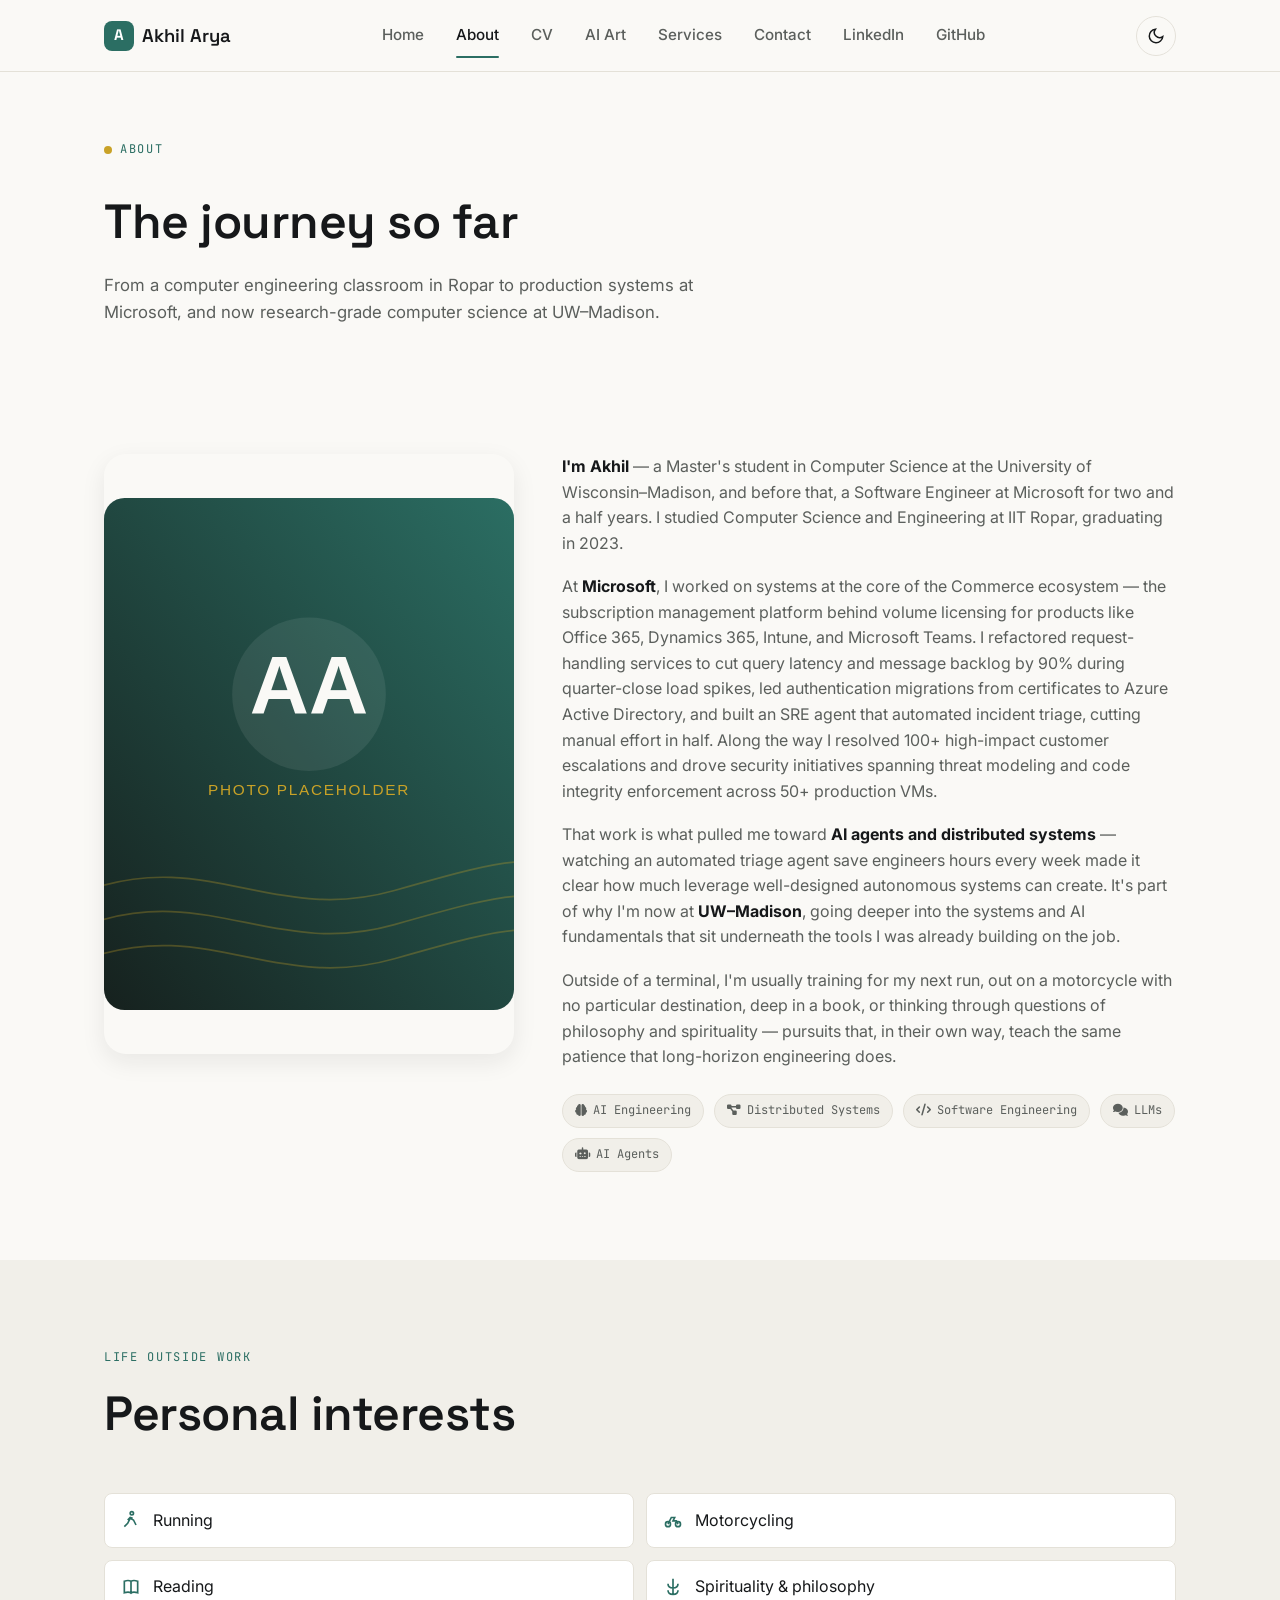
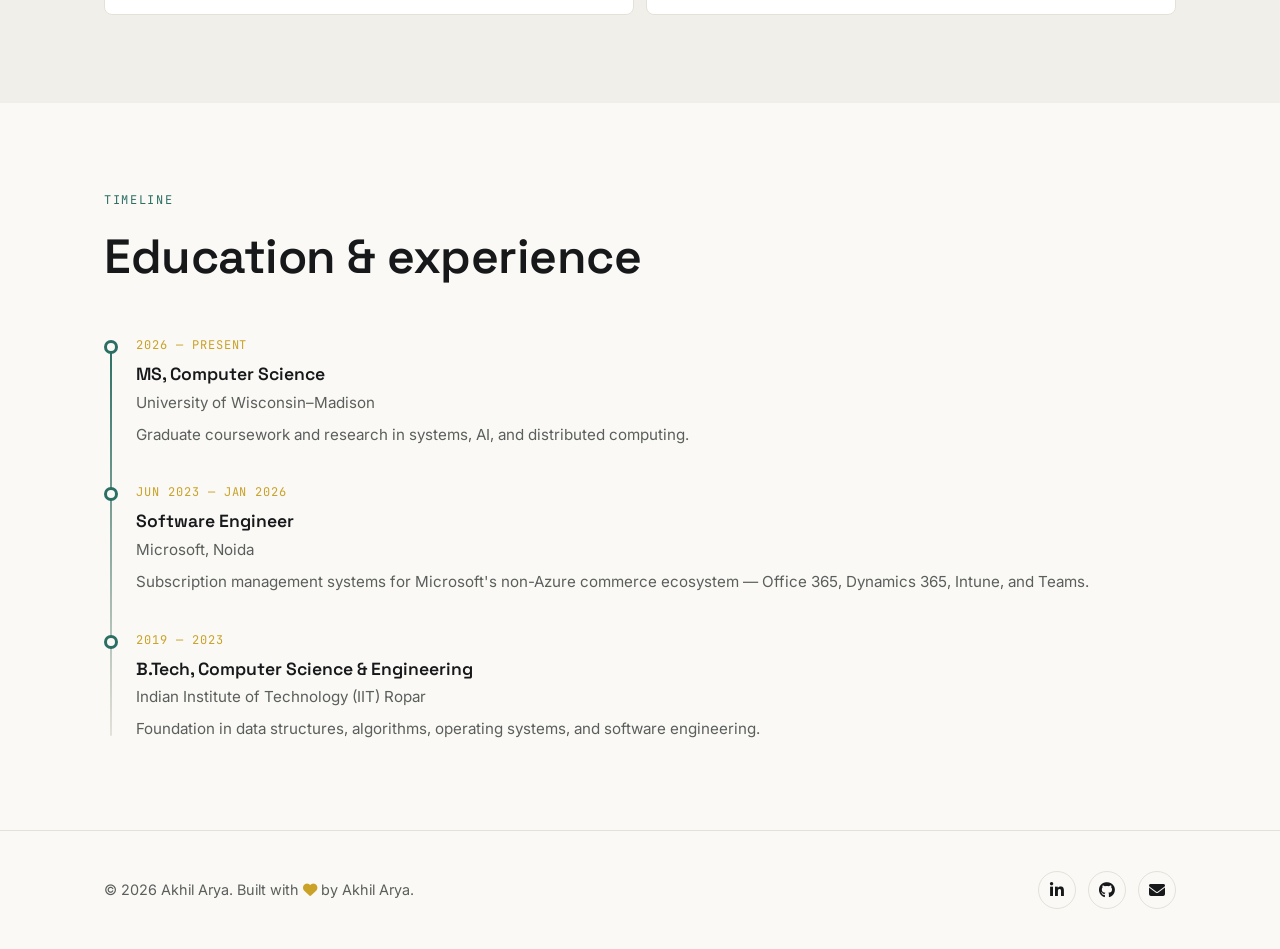
==== about.html @ 0066a9a7 "added files" ====
<!DOCTYPE html>
<html lang="en">
<head>
  <meta charset="UTF-8">
  <meta name="viewport" content="width=device-width, initial-scale=1.0">
  <title>About — Akhil Arya</title>
  <meta name="description" content="About Akhil Arya — journey from IIT Ropar to Microsoft to UW–Madison, technical interests, and life outside code.">
  <link rel="canonical" href="https://akhilarya123.github.io/about.html">
  <meta property="og:type" content="profile">
  <meta property="og:title" content="About — Akhil Arya">
  <meta property="og:description" content="Journey from IIT Ropar to Microsoft to UW–Madison — plus running, motorcycling, and spirituality.">
  <meta property="og:image" content="assets/images/og-image.svg">
  <link rel="icon" type="image/svg+xml" href="assets/images/favicon.svg">
  <link rel="preconnect" href="https://fonts.googleapis.com">
  <link rel="preconnect" href="https://fonts.gstatic.com" crossorigin>
  <link href="https://fonts.googleapis.com/css2?family=Space+Grotesk:wght@500;600;700&family=Inter:wght@400;500;600;700&family=JetBrains+Mono:wght@400;500&display=swap" rel="stylesheet">
  <link rel="stylesheet" href="https://cdnjs.cloudflare.com/ajax/libs/font-awesome/6.5.1/css/all.min.css">
  <link rel="stylesheet" href="css/styles.css">
</head>
<body>
  <a class="skip-link" href="#main">Skip to content</a>
  <div class="scroll-progress" data-scroll-progress></div>

  <header class="site-header">
    <div class="container nav-inner">
      <a href="index.html" class="brand"><span class="brand-mark">A</span> Akhil Arya</a>
      <nav class="nav-links" aria-label="Primary">
        <a href="index.html">Home</a>
        <a href="about.html" aria-current="page">About</a>
        <a href="cv.html">CV</a>
        <a href="ai-art.html">AI Art</a>
        <a href="services.html">Services</a>
        <a href="contact.html">Contact</a>
        <a href="https://linkedin.com/in/akhilarya123" target="_blank" rel="noopener">LinkedIn</a>
        <a href="https://github.com/akhilarya123" target="_blank" rel="noopener">GitHub</a>
      </nav>
      <div class="nav-actions">
        <button class="theme-toggle" data-theme-toggle aria-label="Toggle dark mode">
          <svg class="icon-moon" viewBox="0 0 24 24" fill="none" stroke="currentColor" stroke-width="2"><path d="M21 12.79A9 9 0 1111.21 3 7 7 0 0021 12.79z"/></svg>
          <svg class="icon-sun" viewBox="0 0 24 24" fill="none" stroke="currentColor" stroke-width="2"><circle cx="12" cy="12" r="4"/><path d="M12 2v2M12 20v2M4.93 4.93l1.41 1.41M17.66 17.66l1.41 1.41M2 12h2M20 12h2M6.34 17.66l-1.41 1.41M19.07 4.93l-1.41 1.41"/></svg>
        </button>
        <button class="nav-toggle" data-nav-toggle aria-expanded="false" aria-controls="mobile-menu" aria-label="Toggle navigation menu">
          <svg class="icon-menu" viewBox="0 0 24 24" fill="none" stroke="currentColor" stroke-width="2"><path d="M3 6h18M3 12h18M3 18h18"/></svg>
          <svg class="icon-close" viewBox="0 0 24 24" fill="none" stroke="currentColor" stroke-width="2"><path d="M6 6l12 12M18 6L6 18"/></svg>
        </button>
      </div>
    </div>
  </header>

  <nav class="mobile-menu" id="mobile-menu" data-mobile-menu aria-label="Mobile">
    <ul>
      <li><a href="index.html">Home</a></li>
      <li><a href="about.html">About</a></li>
      <li><a href="cv.html">CV</a></li>
      <li><a href="ai-art.html">AI Art</a></li>
      <li><a href="services.html">Services</a></li>
      <li><a href="contact.html">Contact</a></li>
      <li><a href="https://linkedin.com/in/akhilarya123" target="_blank" rel="noopener">LinkedIn ↗</a></li>
      <li><a href="https://github.com/akhilarya123" target="_blank" rel="noopener">GitHub ↗</a></li>
    </ul>
  </nav>

  <main id="main">
    <section class="page-hero container">
      <span class="eyebrow">About</span>
      <h1 class="section-title">The journey so far</h1>
      <p class="section-sub" style="max-width:60ch;">From a computer engineering classroom in Ropar to production systems at Microsoft, and now research-grade computer science at UW–Madison.</p>
    </section>

    <section class="section container">
      <div class="about-grid">
        <div class="about-photo reveal">
          <img src="assets/images/photo-about.svg" alt="Akhil Arya, professional portrait" width="480" height="600" loading="lazy">
        </div>
        <div class="about-copy reveal">
          <p><strong>I'm Akhil</strong> — a Master's student in Computer Science at the University of Wisconsin–Madison, and before that, a Software Engineer at Microsoft for two and a half years. I studied Computer Science and Engineering at IIT Ropar, graduating in 2023.</p>
          <p>At <strong>Microsoft</strong>, I worked on systems at the core of the Commerce ecosystem — the subscription management platform behind volume licensing for products like Office 365, Dynamics 365, Intune, and Microsoft Teams. I refactored request-handling services to cut query latency and message backlog by 90% during quarter-close load spikes, led authentication migrations from certificates to Azure Active Directory, and built an SRE agent that automated incident triage, cutting manual effort in half. Along the way I resolved 100+ high-impact customer escalations and drove security initiatives spanning threat modeling and code integrity enforcement across 50+ production VMs.</p>
          <p>That work is what pulled me toward <strong>AI agents and distributed systems</strong> — watching an automated triage agent save engineers hours every week made it clear how much leverage well-designed autonomous systems can create. It's part of why I'm now at <strong>UW–Madison</strong>, going deeper into the systems and AI fundamentals that sit underneath the tools I was already building on the job.</p>
          <p>Outside of a terminal, I'm usually training for my next run, out on a motorcycle with no particular destination, deep in a book, or thinking through questions of philosophy and spirituality — pursuits that, in their own way, teach the same patience that long-horizon engineering does.</p>

          <div class="tag-row" aria-label="Technical interests">
            <span class="tag"><i class="fa-solid fa-brain" style="margin-right:0.4rem;"></i>AI Engineering</span>
            <span class="tag"><i class="fa-solid fa-diagram-project" style="margin-right:0.4rem;"></i>Distributed Systems</span>
            <span class="tag"><i class="fa-solid fa-code" style="margin-right:0.4rem;"></i>Software Engineering</span>
            <span class="tag"><i class="fa-solid fa-comments" style="margin-right:0.4rem;"></i>LLMs</span>
            <span class="tag"><i class="fa-solid fa-robot" style="margin-right:0.4rem;"></i>AI Agents</span>
          </div>
        </div>
      </div>
    </section>

    <section class="section section-alt">
      <div class="container">
        <div class="section-head reveal">
          <span class="section-label">Life outside work</span>
          <h2 class="section-title">Personal interests</h2>
        </div>
        <div class="interest-list reveal">
          <div class="interest-item">
            <svg viewBox="0 0 24 24" fill="none" stroke="currentColor" stroke-width="2"><circle cx="13" cy="4" r="2"/><path d="M4 20l4-4 3-6 4 2 3 6M8 12l3-3 3 1"/></svg>
            Running
          </div>
          <div class="interest-item">
            <svg viewBox="0 0 24 24" fill="none" stroke="currentColor" stroke-width="2"><circle cx="6" cy="17" r="3"/><circle cx="18" cy="17" r="3"/><path d="M6 17l4-8h4l-2 4h4l2 4M10 9h3"/></svg>
            Motorcycling
          </div>
          <div class="interest-item">
            <svg viewBox="0 0 24 24" fill="none" stroke="currentColor" stroke-width="2"><path d="M4 5c3-1 6-1 8 0v14c-2-1-5-1-8 0V5zM20 5c-3-1-6-1-8 0v14c2-1 5-1 8 0V5z"/></svg>
            Reading
          </div>
          <div class="interest-item">
            <svg viewBox="0 0 24 24" fill="none" stroke="currentColor" stroke-width="2"><path d="M12 2v20M6 8c0 3 2.5 5 6 5s6-2 6-5M6 16c0 3 2.5 5 6 5s6-2 6-5"/></svg>
            Spirituality &amp; philosophy
          </div>
        </div>
      </div>
    </section>

    <section class="section container">
      <div class="section-head reveal">
        <span class="section-label">Timeline</span>
        <h2 class="section-title">Education &amp; experience</h2>
      </div>
      <div class="timeline reveal">
        <div class="timeline-item">
          <span class="timeline-date">2026 — Present</span>
          <h3 class="timeline-title">MS, Computer Science</h3>
          <div class="timeline-org">University of Wisconsin–Madison</div>
          <p class="timeline-desc">Graduate coursework and research in systems, AI, and distributed computing.</p>
        </div>
        <div class="timeline-item">
          <span class="timeline-date">Jun 2023 — Jan 2026</span>
          <h3 class="timeline-title">Software Engineer</h3>
          <div class="timeline-org">Microsoft, Noida</div>
          <p class="timeline-desc">Subscription management systems for Microsoft's non-Azure commerce ecosystem — Office 365, Dynamics 365, Intune, and Teams.</p>
        </div>
        <div class="timeline-item">
          <span class="timeline-date">2019 — 2023</span>
          <h3 class="timeline-title">B.Tech, Computer Science &amp; Engineering</h3>
          <div class="timeline-org">Indian Institute of Technology (IIT) Ropar</div>
          <p class="timeline-desc">Foundation in data structures, algorithms, operating systems, and software engineering.</p>
        </div>
      </div>
    </section>
  </main>

  <footer class="site-footer">
    <div class="container footer-inner">
      <div class="footer-meta">
        &copy; <span data-year></span> Akhil Arya. Built with <i class="fa-solid fa-heart" style="color:var(--color-accent-2);"></i> by Akhil Arya.
      </div>
      <div class="footer-social">
        <a class="social-icon" href="https://linkedin.com/in/akhilarya123" target="_blank" rel="noopener" aria-label="LinkedIn"><i class="fa-brands fa-linkedin-in"></i></a>
        <a class="social-icon" href="https://github.com/akhilarya123" target="_blank" rel="noopener" aria-label="GitHub"><i class="fa-brands fa-github"></i></a>
        <a class="social-icon" href="mailto:akhil.cse.ropar@gmail.com" aria-label="Email"><i class="fa-solid fa-envelope"></i></a>
      </div>
    </div>
  </footer>

  <button class="back-to-top" data-back-to-top aria-label="Back to top">
    <svg viewBox="0 0 24 24" fill="none" stroke="currentColor" stroke-width="2"><path d="M12 19V5M5 12l7-7 7 7"/></svg>
  </button>

  <script src="js/script.js"></script>
</body>
</html>
---- css/styles.css ----
/* ==========================================================================
   Akhil Arya — Portfolio Stylesheet
   Design language: "Trailhead" — a topographic contour line motif runs
   through the site as a visual thread (hero, section dividers, timeline,
   scroll progress) referencing running/biking routes + the idea of
   plotting a long-horizon path, which mirrors the engineering/AI-agent
   work in the CV. Kept quiet and precise everywhere else.
   ========================================================================== */

/* ---------- Design tokens ---------- */
:root {
  /* Color: light mode ("paper") */
  --color-bg: #FAF9F6;
  --color-surface: #FFFFFF;
  --color-surface-2: #F1EFE9;
  --color-border: #E4E1D8;
  --color-text: #16181A;
  --color-text-muted: #5B5F5C;
  --color-accent: #2B6E63;      /* pine — primary */
  --color-accent-strong: #1F3A34;
  --color-accent-2: #C9A227;    /* brass — secondary, sparing */
  --color-focus: #2B6E63;

  /* Typography */
  --font-display: 'Space Grotesk', 'Segoe UI', sans-serif;
  --font-body: 'Inter', 'Segoe UI', sans-serif;
  --font-mono: 'JetBrains Mono', 'Courier New', monospace;

  --fs-hero: clamp(2.6rem, 6vw, 4.6rem);
  --fs-h1: clamp(2rem, 4vw, 3rem);
  --fs-h2: clamp(1.5rem, 3vw, 2.1rem);
  --fs-h3: 1.25rem;
  --fs-body: 1rem;
  --fs-small: 0.875rem;
  --fs-micro: 0.75rem;

  /* Layout */
  --maxw: 1120px;
  --gap: 1.5rem;
  --radius-sm: 8px;
  --radius-md: 14px;
  --radius-lg: 22px;
  --nav-height: 72px;

  /* Motion */
  --ease: cubic-bezier(0.22, 1, 0.36, 1);
  --dur-fast: 180ms;
  --dur-med: 420ms;

  --shadow-sm: 0 1px 2px rgba(22, 24, 26, 0.06), 0 1px 1px rgba(22,24,26,0.04);
  --shadow-md: 0 8px 24px rgba(22, 24, 26, 0.08);
}

[data-theme="dark"] {
  --color-bg: #10130F;
  --color-surface: #171C17;
  --color-surface-2: #1E241E;
  --color-border: #2B322A;
  --color-text: #ECEBE4;
  --color-text-muted: #A2A79C;
  --color-accent: #6FBFA9;
  --color-accent-strong: #9AD9C6;
  --color-accent-2: #E6C15C;
  --color-focus: #6FBFA9;
  --shadow-sm: 0 1px 2px rgba(0,0,0,0.4);
  --shadow-md: 0 12px 30px rgba(0,0,0,0.45);
}

/* ---------- Reset ---------- */
*, *::before, *::after { box-sizing: border-box; }
html { scroll-behavior: smooth; }
@media (prefers-reduced-motion: reduce) {
  html { scroll-behavior: auto; }
  *, *::before, *::after {
    animation-duration: 0.001ms !important;
    animation-iteration-count: 1 !important;
    transition-duration: 0.001ms !important;
    scroll-behavior: auto !important;
  }
}

body, h1, h2, h3, h4, p, figure, blockquote, dl, dd { margin: 0; }
ul, ol { margin: 0; padding: 0; list-style: none; }
img { max-width: 100%; display: block; }
a { color: inherit; text-decoration: none; }
button { font: inherit; color: inherit; background: none; border: none; cursor: pointer; }
input, textarea { font: inherit; }

body {
  background: var(--color-bg);
  color: var(--color-text);
  font-family: var(--font-body);
  font-size: var(--fs-body);
  line-height: 1.6;
  -webkit-font-smoothing: antialiased;
  transition: background var(--dur-med) var(--ease), color var(--dur-med) var(--ease);
}

:focus-visible {
  outline: 2px solid var(--color-focus);
  outline-offset: 3px;
  border-radius: 4px;
}

.container {
  max-width: var(--maxw);
  margin-inline: auto;
  padding-inline: 1.5rem;
}

.visually-hidden {
  position: absolute; width: 1px; height: 1px; padding: 0; margin: -1px;
  overflow: hidden; clip: rect(0,0,0,0); white-space: nowrap; border: 0;
}

.skip-link {
  position: absolute; left: 1rem; top: -60px;
  background: var(--color-accent); color: #fff;
  padding: 0.6rem 1rem; border-radius: var(--radius-sm);
  z-index: 200; transition: top var(--dur-fast) var(--ease);
}
.skip-link:focus { top: 1rem; }

/* ---------- Scroll progress (trail line) ---------- */
.scroll-progress {
  position: fixed; top: 0; left: 0; height: 3px; width: 0%;
  background: linear-gradient(90deg, var(--color-accent), var(--color-accent-2));
  z-index: 300; transition: width 80ms linear;
}

/* ---------- Navigation ---------- */
.site-header {
  position: sticky; top: 0; z-index: 150;
  height: var(--nav-height);
  display: flex; align-items: center;
  background: color-mix(in srgb, var(--color-bg) 88%, transparent);
  backdrop-filter: saturate(160%) blur(10px);
  border-bottom: 1px solid var(--color-border);
}
.nav-inner {
  width: 100%;
  display: flex; align-items: center; justify-content: space-between;
}
.brand {
  font-family: var(--font-display);
  font-weight: 600;
  font-size: 1.15rem;
  display: flex; align-items: center; gap: 0.5rem;
}
.brand-mark {
  width: 30px; height: 30px; border-radius: 8px;
  background: var(--color-accent);
  color: #fff; display: flex; align-items: center; justify-content: center;
  font-family: var(--font-display); font-weight: 700; font-size: 0.95rem;
}
.nav-links {
  display: none;
  align-items: center; gap: 2rem;
}
.nav-links a {
  font-size: 0.95rem; font-weight: 500; color: var(--color-text-muted);
  position: relative; padding: 0.25rem 0;
  transition: color var(--dur-fast) var(--ease);
}
.nav-links a:hover, .nav-links a:focus-visible, .nav-links a[aria-current="page"] {
  color: var(--color-text);
}
.nav-links a[aria-current="page"]::after {
  content: ""; position: absolute; left: 0; right: 0; bottom: -6px;
  height: 2px; background: var(--color-accent); border-radius: 2px;
}
.nav-actions { display: flex; align-items: center; gap: 0.75rem; }

.theme-toggle {
  width: 40px; height: 40px; border-radius: 50%;
  display: flex; align-items: center; justify-content: center;
  border: 1px solid var(--color-border);
  transition: background var(--dur-fast) var(--ease), transform var(--dur-fast) var(--ease);
}
.theme-toggle:hover { background: var(--color-surface-2); transform: translateY(-1px); }
.theme-toggle svg { width: 18px; height: 18px; }
.theme-toggle .icon-sun { display: none; }
[data-theme="dark"] .theme-toggle .icon-moon { display: none; }
[data-theme="dark"] .theme-toggle .icon-sun { display: block; }

.nav-toggle {
  display: flex; width: 40px; height: 40px; border-radius: 8px;
  align-items: center; justify-content: center; border: 1px solid var(--color-border);
}
.nav-toggle span, .nav-toggle::before, .nav-toggle::after { display: none; }
.nav-toggle svg { width: 20px; height: 20px; }
.nav-toggle .icon-close { display: none; }
.nav-toggle[aria-expanded="true"] .icon-menu { display: none; }
.nav-toggle[aria-expanded="true"] .icon-close { display: block; }

.mobile-menu {
  position: fixed; inset: var(--nav-height) 0 0 0;
  background: var(--color-bg);
  transform: translateY(-8px);
  opacity: 0; visibility: hidden;
  transition: opacity var(--dur-med) var(--ease), transform var(--dur-med) var(--ease), visibility var(--dur-med);
  z-index: 140; padding: 2rem 1.5rem; overflow-y: auto;
}
.mobile-menu.open { opacity: 1; visibility: visible; transform: translateY(0); }
.mobile-menu ul { display: flex; flex-direction: column; gap: 0.25rem; }
.mobile-menu a {
  display: block; padding: 1rem 0.25rem; font-family: var(--font-display);
  font-size: 1.4rem; font-weight: 500; border-bottom: 1px solid var(--color-border);
}

@media (min-width: 900px) {
  .nav-links { display: flex; }
  .nav-toggle { display: none; }
  .mobile-menu { display: none; }
}

/* ---------- Buttons ---------- */
.btn {
  display: inline-flex; align-items: center; gap: 0.5rem;
  padding: 0.8rem 1.5rem; border-radius: 999px;
  font-weight: 600; font-size: 0.95rem;
  transition: transform var(--dur-fast) var(--ease), box-shadow var(--dur-fast) var(--ease), background var(--dur-fast) var(--ease);
  border: 1px solid transparent;
  white-space: nowrap;
}
.btn:hover { transform: translateY(-2px); }
.btn:active { transform: translateY(0); }
.btn-primary { background: var(--color-accent); color: #fff; box-shadow: var(--shadow-sm); }
.btn-primary:hover { box-shadow: var(--shadow-md); }
.btn-secondary { background: transparent; border-color: var(--color-border); color: var(--color-text); }
.btn-secondary:hover { background: var(--color-surface-2); }
.btn-ghost { background: transparent; color: var(--color-accent); padding-inline: 0.25rem; }
.btn svg { width: 16px; height: 16px; }

/* ---------- Hero ---------- */
.hero {
  padding-block: clamp(3rem, 8vw, 6rem) clamp(2.5rem, 6vw, 4rem);
  position: relative; overflow: hidden;
}
.hero-inner {
  display: grid; gap: 2.5rem; align-items: center;
  grid-template-columns: 1fr;
}
@media (min-width: 860px) {
  .hero-inner { grid-template-columns: 1.15fr 0.85fr; gap: 3rem; }
}
.eyebrow {
  font-family: var(--font-mono); font-size: var(--fs-micro);
  letter-spacing: 0.14em; text-transform: uppercase;
  color: var(--color-accent); display: inline-flex; align-items: center; gap: 0.5rem;
  margin-bottom: 1rem;
}
.eyebrow::before { content: ""; width: 8px; height: 8px; border-radius: 50%; background: var(--color-accent-2); }

.hero-name {
  font-family: var(--font-display); font-size: var(--fs-hero);
  font-weight: 600; line-height: 1.04; letter-spacing: -0.02em;
  margin-bottom: 0.9rem;
}
.hero-role {
  font-size: clamp(1.05rem, 2vw, 1.25rem); color: var(--color-text-muted);
  margin-bottom: 1.25rem; font-weight: 500;
}
.hero-typed {
  color: var(--color-accent); font-weight: 700;
  border-right: 2px solid var(--color-accent); padding-right: 3px;
}
.hero-intro {
  max-width: 46ch; color: var(--color-text-muted); font-size: 1.05rem; margin-bottom: 2rem;
}
.hero-actions { display: flex; flex-wrap: wrap; gap: 0.85rem; }

.hero-visual { position: relative; }
.hero-photo-frame {
  position: relative; border-radius: var(--radius-lg); overflow: hidden;
  box-shadow: var(--shadow-md); aspect-ratio: 1/1;
}
.hero-photo-frame img { width: 100%; height: 100%; object-fit: cover; }
.hero-stat-card {
  position: absolute; bottom: -18px; left: -18px;
  background: var(--color-surface); border: 1px solid var(--color-border);
  border-radius: var(--radius-md); padding: 0.9rem 1.15rem; box-shadow: var(--shadow-md);
  font-family: var(--font-mono); font-size: var(--fs-small);
  display: none;
}
@media (min-width: 560px) { .hero-stat-card { display: block; } }

.trail-divider {
  width: 100%; height: 48px; display: block; color: var(--color-border);
  margin-block: 0.5rem;
}
.trail-divider path { stroke: currentColor; }

/* ---------- Fade-in on scroll ---------- */
.reveal { opacity: 0; transform: translateY(18px); transition: opacity 700ms var(--ease), transform 700ms var(--ease); }
.reveal.is-visible { opacity: 1; transform: translateY(0); }
.reveal-stagger > * { transition-delay: calc(var(--i, 0) * 70ms); }

/* ---------- Section basics ---------- */
.section { padding-block: clamp(3rem, 7vw, 5.5rem); }
.section-alt { background: var(--color-surface-2); }
.section-head { margin-bottom: 2.5rem; max-width: 60ch; }
.section-label {
  font-family: var(--font-mono); font-size: var(--fs-micro); letter-spacing: 0.14em;
  text-transform: uppercase; color: var(--color-accent); margin-bottom: 0.6rem; display: block;
}
.section-title {
  font-family: var(--font-display); font-size: var(--fs-h1); font-weight: 600; letter-spacing: -0.01em;
}
.section-sub { color: var(--color-text-muted); margin-top: 0.75rem; font-size: 1.05rem; }

/* ---------- Cards ---------- */
.card {
  background: var(--color-surface); border: 1px solid var(--color-border);
  border-radius: var(--radius-md); padding: 1.75rem;
  transition: transform var(--dur-fast) var(--ease), box-shadow var(--dur-fast) var(--ease), border-color var(--dur-fast) var(--ease);
}
.card:hover { transform: translateY(-4px); box-shadow: var(--shadow-md); border-color: color-mix(in srgb, var(--color-accent) 40%, var(--color-border)); }

.grid { display: grid; gap: var(--gap); }
.grid-2 { grid-template-columns: 1fr; }
.grid-3 { grid-template-columns: 1fr; }
@media (min-width: 700px) { .grid-2 { grid-template-columns: 1fr 1fr; } }
@media (min-width: 700px) { .grid-3 { grid-template-columns: repeat(2, 1fr); } }
@media (min-width: 1000px) { .grid-3 { grid-template-columns: repeat(3, 1fr); } }

/* ---------- About / interests / timeline ---------- */
.about-grid {
  display: grid; gap: 3rem; grid-template-columns: 1fr;
  align-items: start;
}
@media (min-width: 900px) { .about-grid { grid-template-columns: 0.8fr 1.2fr; } }
.about-photo {
  border-radius: var(--radius-lg); overflow: hidden; box-shadow: var(--shadow-md);
  position: sticky; top: calc(var(--nav-height) + 1.5rem);
}
.about-copy p { margin-bottom: 1.1rem; color: var(--color-text-muted); }
.about-copy p strong { color: var(--color-text); }

.tag-row { display: flex; flex-wrap: wrap; gap: 0.6rem; margin-top: 1.5rem; }
.tag {
  font-family: var(--font-mono); font-size: var(--fs-micro);
  padding: 0.4rem 0.75rem; border-radius: 999px;
  background: var(--color-surface-2); border: 1px solid var(--color-border);
  color: var(--color-text-muted);
}

.interest-list { display: grid; gap: 0.75rem; grid-template-columns: 1fr; margin-top: 1rem; }
@media (min-width: 560px) { .interest-list { grid-template-columns: 1fr 1fr; } }
.interest-item {
  display: flex; align-items: center; gap: 0.75rem;
  padding: 0.85rem 1rem; border-radius: var(--radius-sm);
  background: var(--color-surface); border: 1px solid var(--color-border);
}
.interest-item svg { width: 20px; height: 20px; color: var(--color-accent); flex-shrink: 0; }

.timeline {
  position: relative; margin-top: 1rem;
  padding-left: 2rem;
}
.timeline::before {
  content: ""; position: absolute; left: 6px; top: 6px; bottom: 6px; width: 2px;
  background: linear-gradient(var(--color-accent), var(--color-border));
  border-radius: 2px;
}
.timeline-item { position: relative; padding-bottom: 2.25rem; }
.timeline-item:last-child { padding-bottom: 0; }
.timeline-item::before {
  content: ""; position: absolute; left: -2rem; top: 4px;
  width: 14px; height: 14px; border-radius: 50%;
  background: var(--color-bg); border: 3px solid var(--color-accent);
}
.timeline-date {
  font-family: var(--font-mono); font-size: var(--fs-micro); color: var(--color-accent-2);
  text-transform: uppercase; letter-spacing: 0.08em; display: block; margin-bottom: 0.3rem;
}
.timeline-title { font-family: var(--font-display); font-weight: 600; font-size: 1.1rem; }
.timeline-org { color: var(--color-text-muted); font-size: 0.95rem; margin-top: 0.15rem; }
.timeline-desc { color: var(--color-text-muted); margin-top: 0.5rem; font-size: 0.95rem; }

/* ---------- Services ---------- */
.service-card { display: flex; flex-direction: column; gap: 1rem; }
.service-icon {
  width: 44px; height: 44px; border-radius: var(--radius-sm);
  background: color-mix(in srgb, var(--color-accent) 12%, transparent);
  color: var(--color-accent); display: flex; align-items: center; justify-content: center;
}
.service-icon svg { width: 22px; height: 22px; }
.service-card h3 { font-family: var(--font-display); font-size: var(--fs-h3); font-weight: 600; }
.service-card p { color: var(--color-text-muted); font-size: 0.95rem; flex-grow: 1; }

/* ---------- CV page ---------- */
.cv-toolbar {
  display: flex; flex-wrap: wrap; gap: 1rem; align-items: center; justify-content: space-between;
  padding: 1.25rem 1.5rem; border-radius: var(--radius-md);
  background: var(--color-surface); border: 1px solid var(--color-border);
  margin-bottom: 2.5rem;
}
.cv-section { margin-bottom: 2.5rem; }
.cv-section h2 {
  font-family: var(--font-display); font-size: 1.35rem; font-weight: 600;
  margin-bottom: 1.25rem; padding-bottom: 0.6rem; border-bottom: 1px solid var(--color-border);
}
.cv-entry { margin-bottom: 1.5rem; }
.cv-entry:last-child { margin-bottom: 0; }
.cv-entry-head { display: flex; flex-wrap: wrap; justify-content: space-between; gap: 0.5rem; }
.cv-entry-title { font-weight: 600; font-family: var(--font-display); }
.cv-entry-date { font-family: var(--font-mono); font-size: var(--fs-small); color: var(--color-text-muted); }
.cv-entry-org { color: var(--color-accent); font-size: 0.95rem; margin-top: 0.15rem; }
.cv-entry ul { margin-top: 0.6rem; }
.cv-entry li { position: relative; padding-left: 1.1rem; color: var(--color-text-muted); font-size: 0.95rem; margin-bottom: 0.45rem; }
.cv-entry li::before { content: "—"; position: absolute; left: 0; color: var(--color-accent-2); }
.skills-cols { display: grid; gap: 1.5rem; grid-template-columns: 1fr; }
@media (min-width: 700px) { .skills-cols { grid-template-columns: repeat(3, 1fr); } }
.skills-cols h4 { font-family: var(--font-mono); font-size: var(--fs-small); text-transform: uppercase; letter-spacing: 0.06em; color: var(--color-text-muted); margin-bottom: 0.6rem; }

/* ---------- AI Art Gallery ---------- */
.gallery-grid { display: grid; gap: 1.75rem; grid-template-columns: 1fr; }
@media (min-width: 640px) { .gallery-grid { grid-template-columns: 1fr 1fr; } }
@media (min-width: 1000px) { .gallery-grid { grid-template-columns: repeat(3, 1fr); } }
.art-card { border-radius: var(--radius-md); overflow: hidden; background: var(--color-surface); border: 1px solid var(--color-border); }
.art-image-wrap { aspect-ratio: 4/3; overflow: hidden; }
.art-image-wrap img { width: 100%; height: 100%; object-fit: cover; transition: transform 500ms var(--ease); }
.art-card:hover .art-image-wrap img { transform: scale(1.05); }
.art-meta { padding: 1.1rem 1.25rem 1.4rem; }
.art-title { font-family: var(--font-display); font-weight: 600; margin-bottom: 0.4rem; }
.art-prompt { font-family: var(--font-mono); font-size: var(--fs-small); color: var(--color-text-muted); }
.art-date { font-size: var(--fs-micro); color: var(--color-text-muted); margin-top: 0.5rem; display: block; }

/* ---------- Glassmorphism accent panel ---------- */
.glass-panel {
  background: color-mix(in srgb, var(--color-surface) 55%, transparent);
  backdrop-filter: blur(14px) saturate(160%);
  border: 1px solid color-mix(in srgb, var(--color-border) 70%, transparent);
  border-radius: var(--radius-lg);
}

/* ---------- CTA band ---------- */
.cta-band {
  border-radius: var(--radius-lg); padding: clamp(2rem, 5vw, 3.5rem);
  background: linear-gradient(135deg, var(--color-accent-strong), var(--color-accent));
  color: #F6F5F0; text-align: center;
}
.cta-band .section-title { color: #fff; }
.cta-band p { color: color-mix(in srgb, #F6F5F0 85%, transparent); margin-top: 0.75rem; }
.cta-band .btn-primary { background: #F6F5F0; color: var(--color-accent-strong); }
.cta-actions { display: flex; justify-content: center; gap: 1rem; flex-wrap: wrap; margin-top: 1.75rem; }

/* ---------- Contact ---------- */
.contact-grid { display: grid; gap: 1.5rem; grid-template-columns: 1fr; }
@media (min-width: 700px) { .contact-grid { grid-template-columns: repeat(3, 1fr); } }
.contact-card { text-align: center; display: flex; flex-direction: column; align-items: center; gap: 0.9rem; }
.contact-card .service-icon { width: 52px; height: 52px; }
.map-placeholder {
  margin-top: 3rem; border-radius: var(--radius-lg); overflow: hidden;
  border: 1px solid var(--color-border); aspect-ratio: 16/6;
  display: flex; align-items: center; justify-content: center;
  background:
    repeating-linear-gradient(0deg, var(--color-surface-2) 0 1px, transparent 1px 24px),
    repeating-linear-gradient(90deg, var(--color-surface-2) 0 1px, transparent 1px 24px),
    var(--color-surface);
  color: var(--color-text-muted); font-family: var(--font-mono); font-size: var(--fs-small);
}

/* ---------- Footer ---------- */
.site-footer { border-top: 1px solid var(--color-border); padding-block: 2.5rem; }
.footer-inner {
  display: flex; flex-wrap: wrap; align-items: center; justify-content: space-between; gap: 1.5rem;
}
.footer-social { display: flex; gap: 0.75rem; }
.social-icon {
  width: 38px; height: 38px; border-radius: 50%; border: 1px solid var(--color-border);
  display: flex; align-items: center; justify-content: center;
  transition: background var(--dur-fast) var(--ease), transform var(--dur-fast) var(--ease);
}
.social-icon:hover { background: var(--color-surface-2); transform: translateY(-2px); }
.social-icon svg { width: 17px; height: 17px; }
.footer-meta { color: var(--color-text-muted); font-size: 0.9rem; }
.back-to-top {
  position: fixed; right: 1.5rem; bottom: 1.5rem;
  width: 46px; height: 46px; border-radius: 50%;
  background: var(--color-accent); color: #fff;
  display: flex; align-items: center; justify-content: center;
  box-shadow: var(--shadow-md);
  opacity: 0; visibility: hidden; transform: translateY(10px);
  transition: all var(--dur-fast) var(--ease);
  z-index: 120;
}
.back-to-top.visible { opacity: 1; visibility: visible; transform: translateY(0); }
.back-to-top svg { width: 20px; height: 20px; }

/* ---------- Utility ---------- */
.text-center { text-align: center; }
.mt-lg { margin-top: 3rem; }
.lazy-img { background: var(--color-surface-2); }

/* ---------- Page hero (non-home pages) ---------- */
.page-hero { padding-block: clamp(2.5rem, 6vw, 4rem) clamp(1.5rem, 4vw, 2.5rem); }
.page-hero .section-title { margin-top: 0.5rem; }
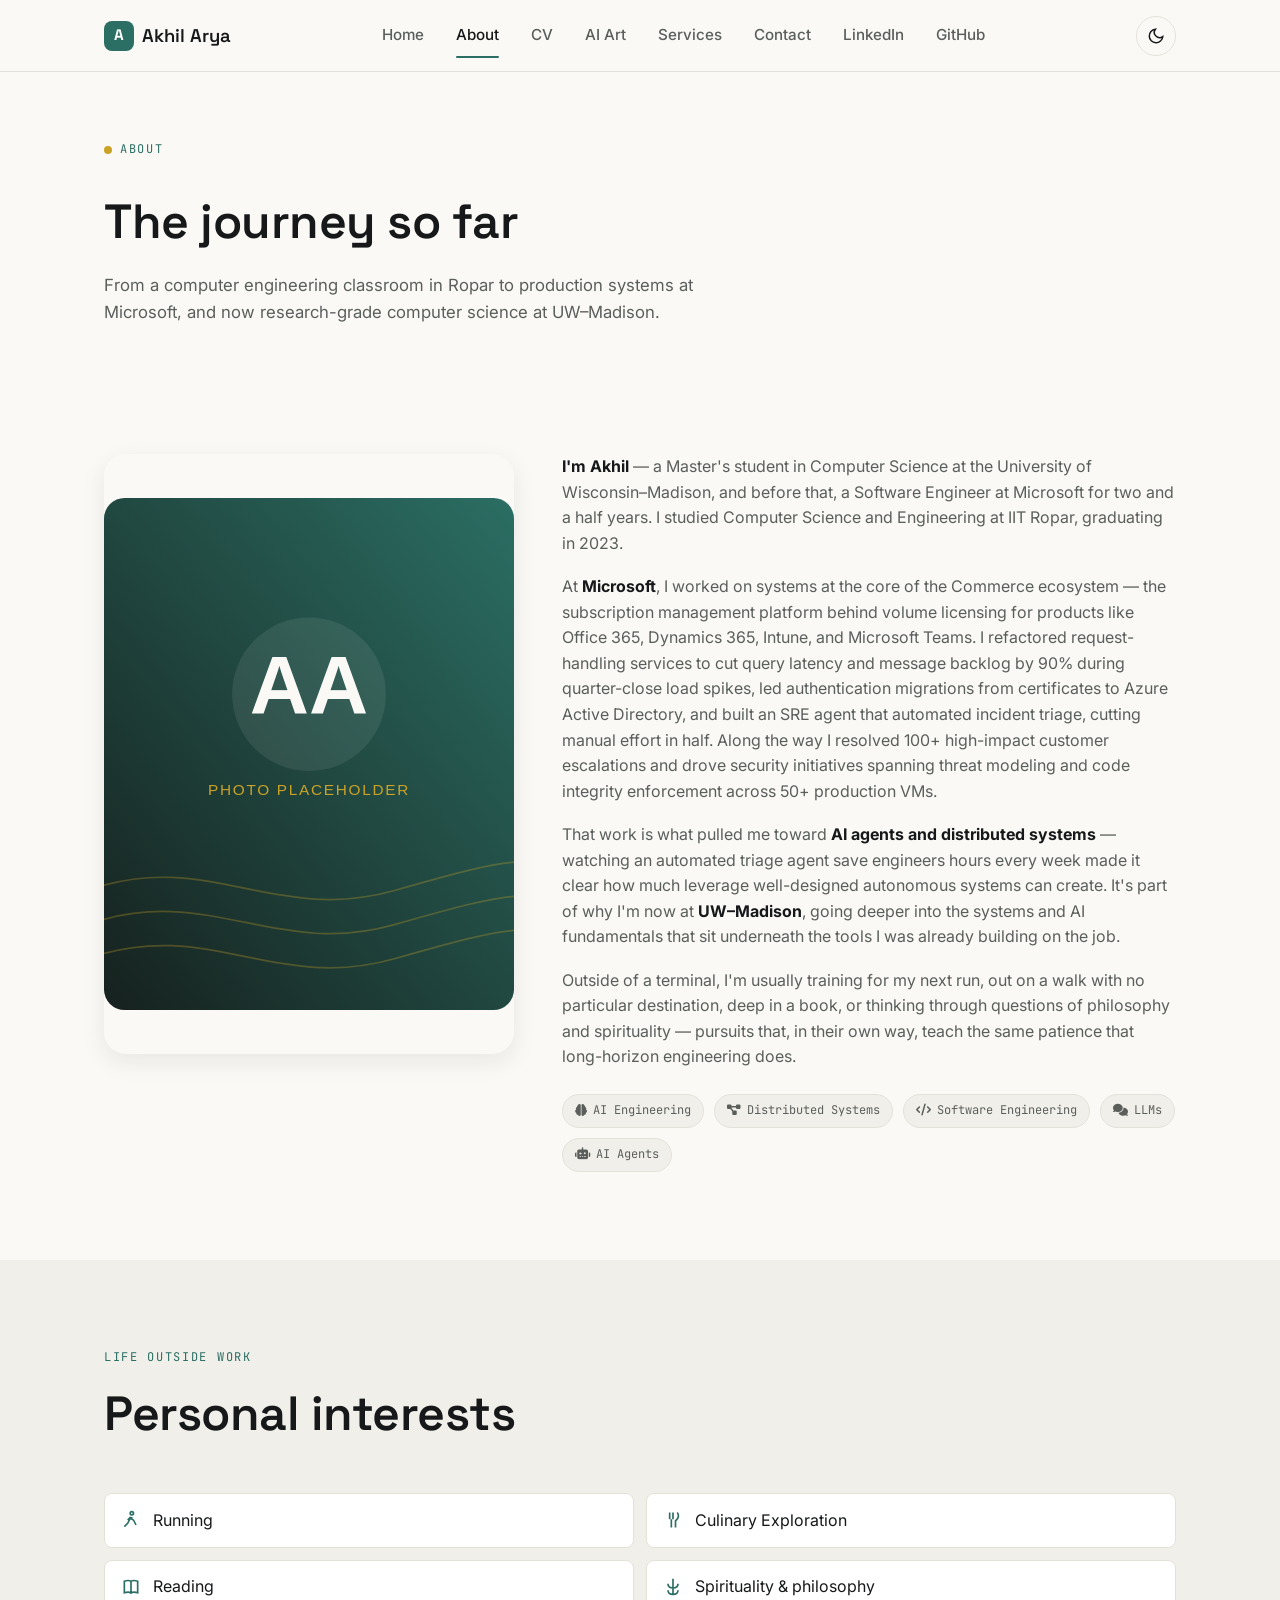
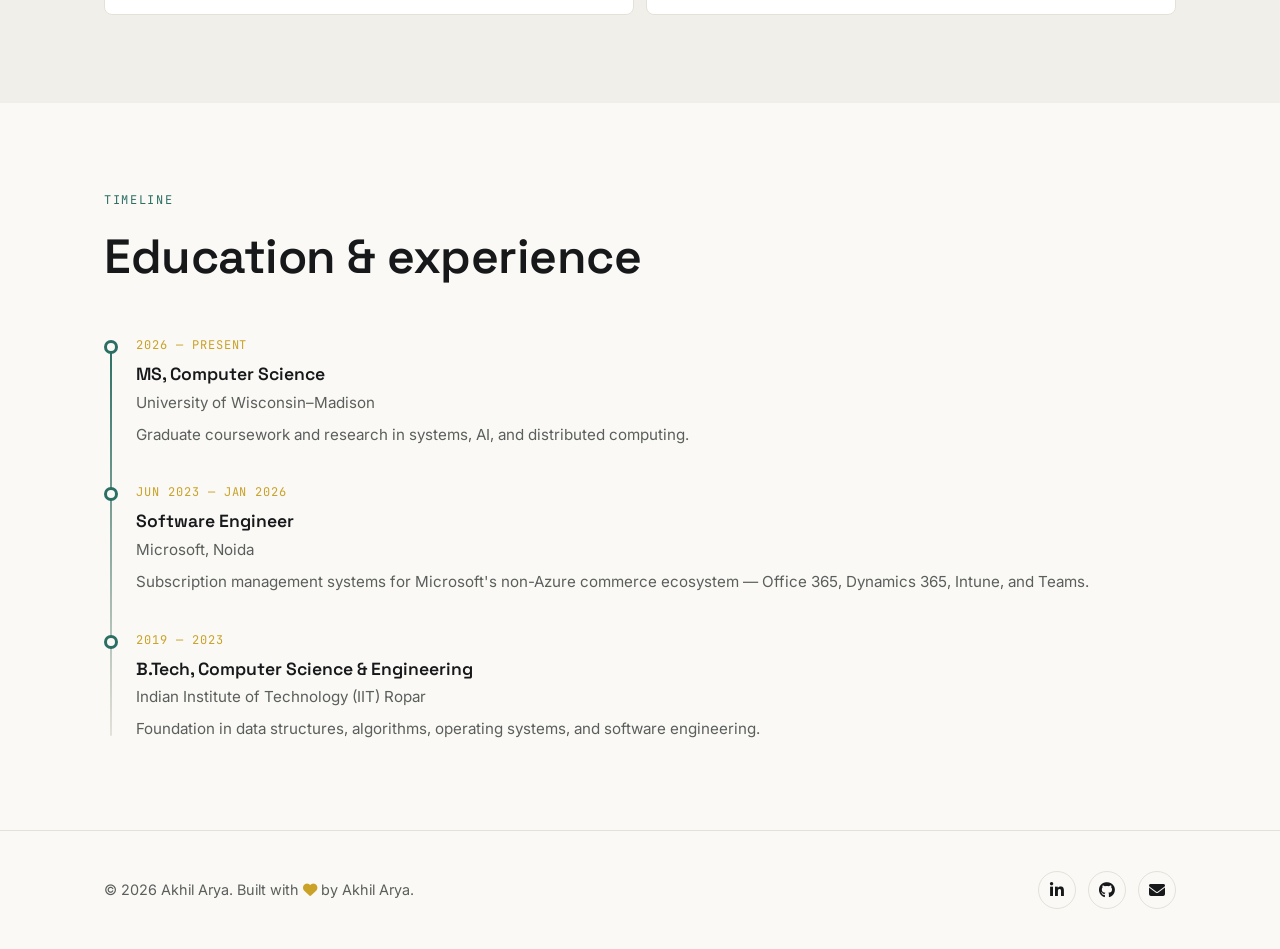
==== commit 469a57ae: "made some basic changes" ====
--- a/about.html
+++ b/about.html
@@ -8,7 +8,7 @@
   <link rel="canonical" href="https://akhilarya123.github.io/about.html">
   <meta property="og:type" content="profile">
   <meta property="og:title" content="About — Akhil Arya">
-  <meta property="og:description" content="Journey from IIT Ropar to Microsoft to UW–Madison — plus running, motorcycling, and spirituality.">
+  <meta property="og:description" content="Journey from IIT Ropar to Microsoft to UW–Madison — plus running, and spirituality.">
   <meta property="og:image" content="assets/images/og-image.svg">
   <link rel="icon" type="image/svg+xml" href="assets/images/favicon.svg">
   <link rel="preconnect" href="https://fonts.googleapis.com">
@@ -76,7 +76,7 @@
           <p><strong>I'm Akhil</strong> — a Master's student in Computer Science at the University of Wisconsin–Madison, and before that, a Software Engineer at Microsoft for two and a half years. I studied Computer Science and Engineering at IIT Ropar, graduating in 2023.</p>
           <p>At <strong>Microsoft</strong>, I worked on systems at the core of the Commerce ecosystem — the subscription management platform behind volume licensing for products like Office 365, Dynamics 365, Intune, and Microsoft Teams. I refactored request-handling services to cut query latency and message backlog by 90% during quarter-close load spikes, led authentication migrations from certificates to Azure Active Directory, and built an SRE agent that automated incident triage, cutting manual effort in half. Along the way I resolved 100+ high-impact customer escalations and drove security initiatives spanning threat modeling and code integrity enforcement across 50+ production VMs.</p>
           <p>That work is what pulled me toward <strong>AI agents and distributed systems</strong> — watching an automated triage agent save engineers hours every week made it clear how much leverage well-designed autonomous systems can create. It's part of why I'm now at <strong>UW–Madison</strong>, going deeper into the systems and AI fundamentals that sit underneath the tools I was already building on the job.</p>
-          <p>Outside of a terminal, I'm usually training for my next run, out on a motorcycle with no particular destination, deep in a book, or thinking through questions of philosophy and spirituality — pursuits that, in their own way, teach the same patience that long-horizon engineering does.</p>
+          <p>Outside of a terminal, I'm usually training for my next run, out on a walk with no particular destination, deep in a book, or thinking through questions of philosophy and spirituality — pursuits that, in their own way, teach the same patience that long-horizon engineering does.</p>
 
           <div class="tag-row" aria-label="Technical interests">
             <span class="tag"><i class="fa-solid fa-brain" style="margin-right:0.4rem;"></i>AI Engineering</span>
@@ -100,10 +100,17 @@
             <svg viewBox="0 0 24 24" fill="none" stroke="currentColor" stroke-width="2"><circle cx="13" cy="4" r="2"/><path d="M4 20l4-4 3-6 4 2 3 6M8 12l3-3 3 1"/></svg>
             Running
           </div>
-          <div class="interest-item">
-            <svg viewBox="0 0 24 24" fill="none" stroke="currentColor" stroke-width="2"><circle cx="6" cy="17" r="3"/><circle cx="18" cy="17" r="3"/><path d="M6 17l4-8h4l-2 4h4l2 4M10 9h3"/></svg>
-            Motorcycling
-          </div>
+          
+        <div class="interest-item">
+          <svg viewBox="0 0 24 24" fill="none" stroke="currentColor" stroke-width="2">
+            <path d="M8 3v8"/>
+            <path d="M12 3v8"/>
+            <path d="M10 11v10"/>
+            <path d="M17 3c2 2 2 6 0 8l-2 2v8"/>
+          </svg>
+          Culinary Exploration
+        </div>
+
           <div class="interest-item">
             <svg viewBox="0 0 24 24" fill="none" stroke="currentColor" stroke-width="2"><path d="M4 5c3-1 6-1 8 0v14c-2-1-5-1-8 0V5zM20 5c-3-1-6-1-8 0v14c2-1 5-1 8 0V5z"/></svg>
             Reading
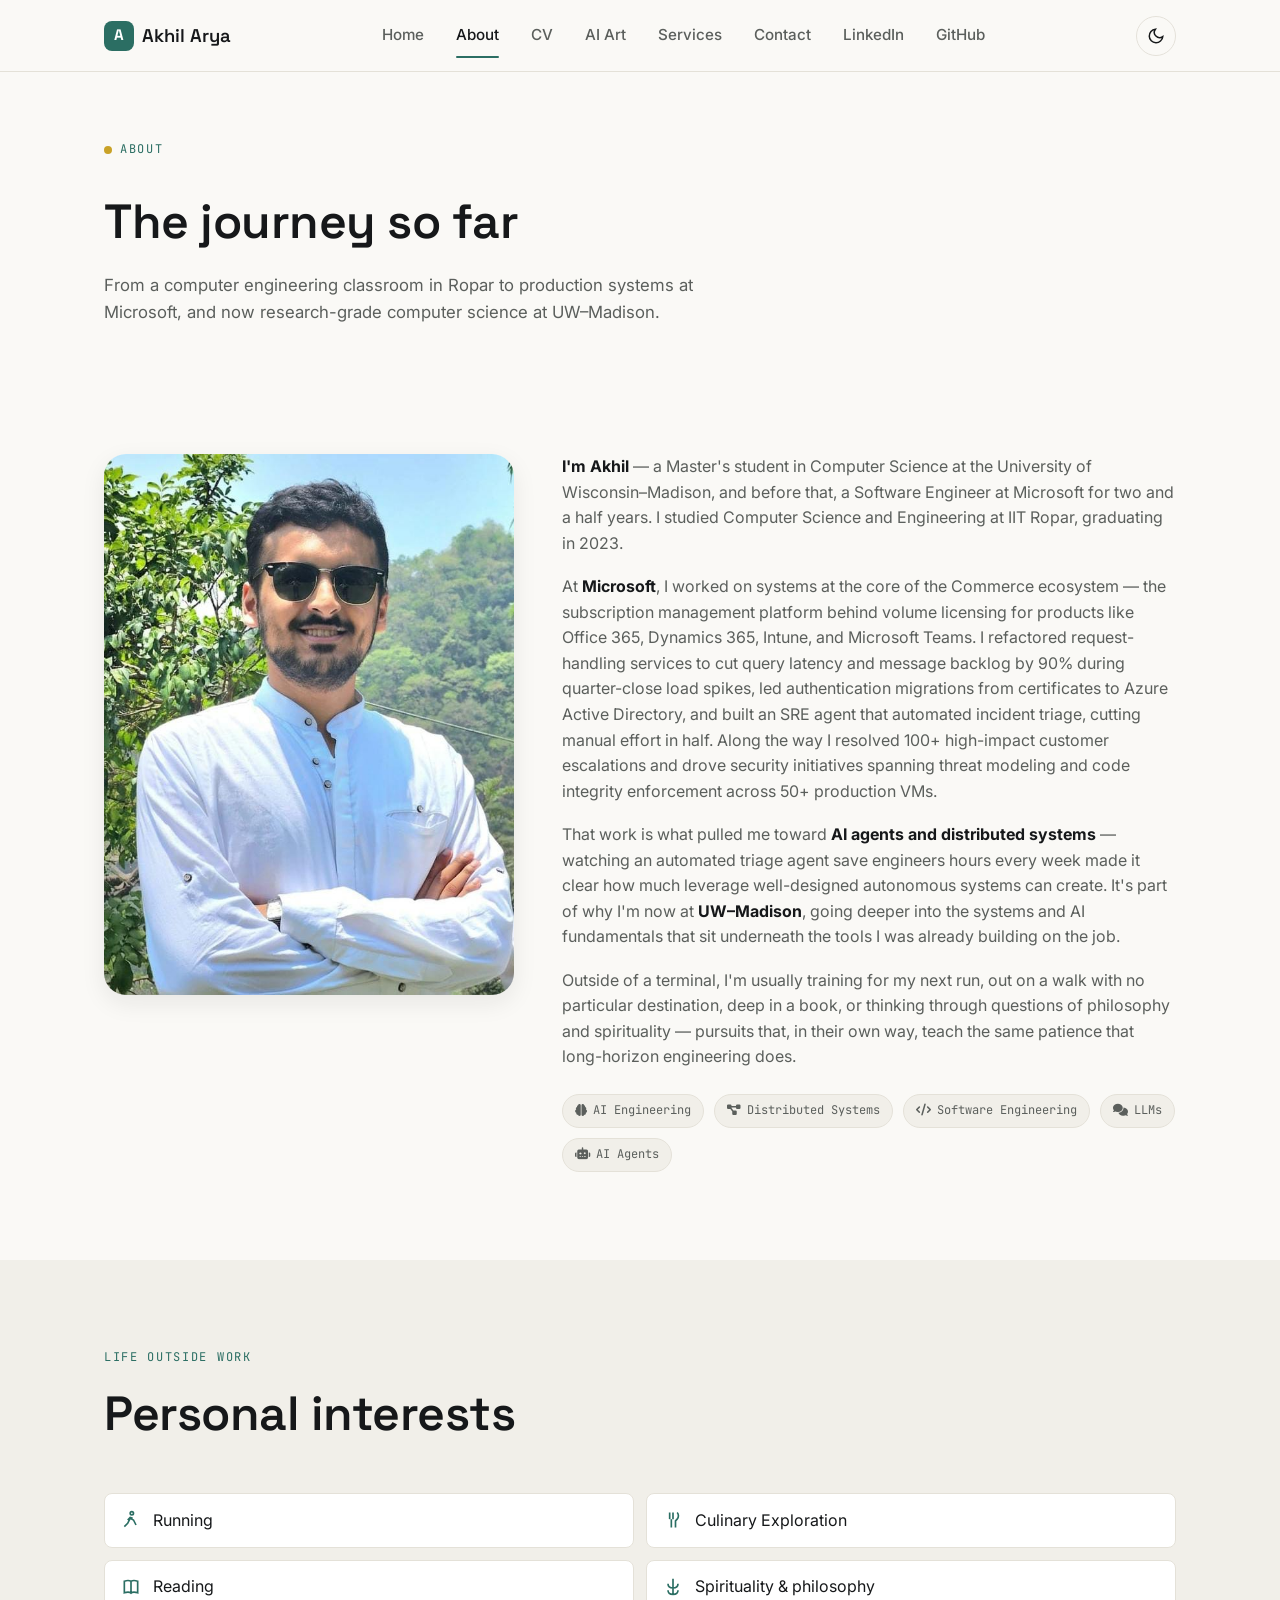
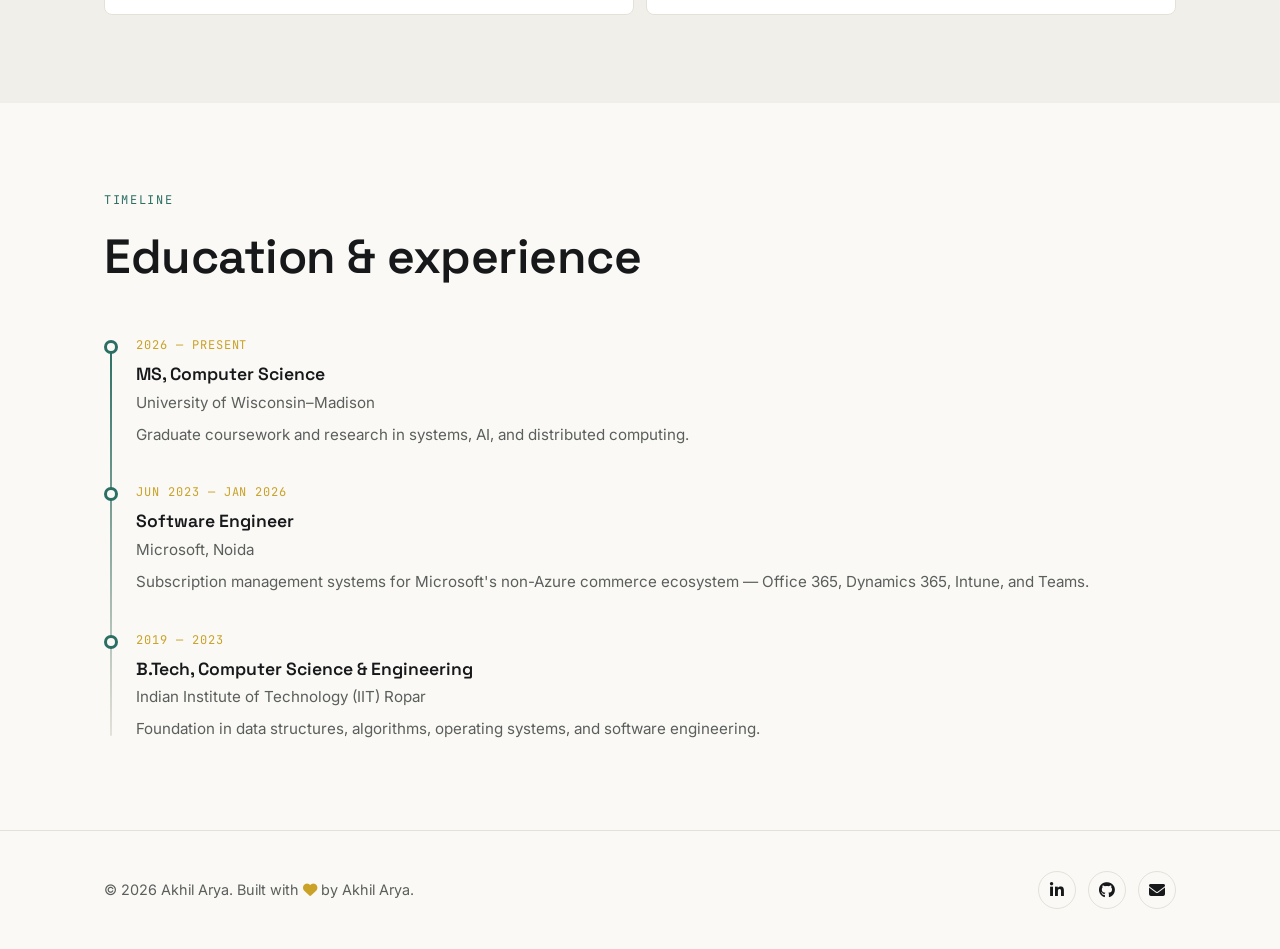
==== commit 2aeaabe0: "added images" ====
--- a/about.html
+++ b/about.html
@@ -70,7 +70,7 @@
     <section class="section container">
       <div class="about-grid">
         <div class="about-photo reveal">
-          <img src="assets/images/photo-about.svg" alt="Akhil Arya, professional portrait" width="480" height="600" loading="lazy">
+          <img src="assets/images/photo-about.jpeg" alt="Akhil Arya, professional portrait" width="480" height="600" loading="lazy">
         </div>
         <div class="about-copy reveal">
           <p><strong>I'm Akhil</strong> — a Master's student in Computer Science at the University of Wisconsin–Madison, and before that, a Software Engineer at Microsoft for two and a half years. I studied Computer Science and Engineering at IIT Ropar, graduating in 2023.</p>
--- a/css/styles.css
+++ b/css/styles.css
@@ -275,7 +275,7 @@
   position: relative; border-radius: var(--radius-lg); overflow: hidden;
   box-shadow: var(--shadow-md); aspect-ratio: 1/1;
 }
-.hero-photo-frame img { width: 100%; height: 100%; object-fit: cover; }
+.hero-photo-frame img { width: 100%; height: 100%; object-fit: cover; object-position: center 12%; }
 .hero-stat-card {
   position: absolute; bottom: -18px; left: -18px;
   background: var(--color-surface); border: 1px solid var(--color-border);
@@ -333,6 +333,19 @@
 .about-photo {
   border-radius: var(--radius-lg); overflow: hidden; box-shadow: var(--shadow-md);
   position: sticky; top: calc(var(--nav-height) + 1.5rem);
+}
+.about-photo img {
+  width: 100%;
+  height: auto;
+  display: block;
+}
+@media (max-width: 899px) {
+  .about-photo {
+    position: static;
+    top: auto;
+    max-width: 520px;
+    margin-inline: auto;
+  }
 }
 .about-copy p { margin-bottom: 1.1rem; color: var(--color-text-muted); }
 .about-copy p strong { color: var(--color-text); }
